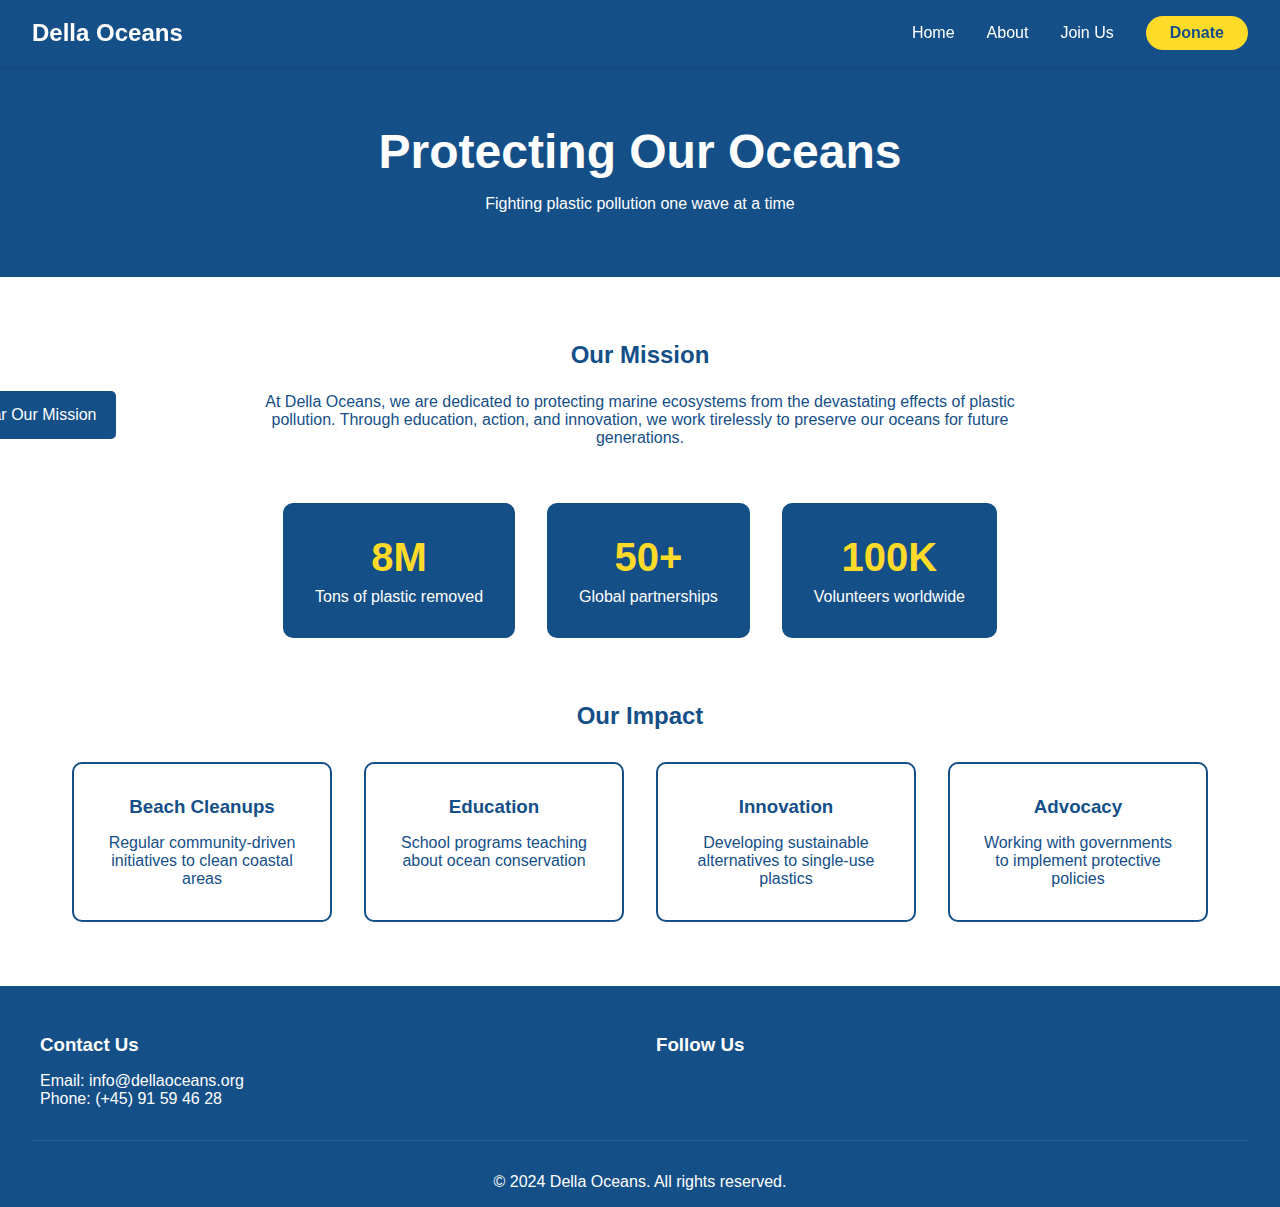
==== about.html @ 2c032fdf "main changes" ====
<!DOCTYPE html>
<html lang="en">
  <head>
    <meta charset="UTF-8" />
    <meta name="viewport" content="width=device-width, initial-scale=1.0" />
    <title>About Us - Della Oceans</title>
    <link rel="stylesheet" href="CSS/about.css" />
  </head>
  <body>
    <nav class="navbar">
      <div class="logo">Della Oceans</div>
      <div class="nav-links">
          <a href="index.html">Home</a>
          <a href="about.html">About</a>
          <a href="joinus.html">Join Us</a>
          <a href="#donate" class="donate-btn">Donate</a>
      </div>
  </nav>

    <main>
      <section class="hero">
        <h1>Protecting Our Oceans</h1>
        <p>Fighting plastic pollution one wave at a time</p>
      </section>

      <section class="about-content">
        <div class="mission">
          <h2>Our Mission</h2>
          <p>At Della Oceans, we are dedicated to protecting marine ecosystems from the devastating effects of plastic pollution. Through education, action, and innovation, we work tirelessly to preserve our oceans for future generations.</p>
        </div>
        <div class="voice-playback">
          <button onclick="playVoiceMessage()">Hear Our Mission</button>
      </div>
  </div>

  <script>
      function playVoiceMessage() {
          const audio = new Audio('voiceover/voice.MP3'); 
          audio.play();
      }
    </script>
        <div class="stats">
          <div class="stat-card">
            <h3>8M</h3>
            <p>Tons of plastic removed</p>
          </div>
          <div class="stat-card">
            <h3>50+</h3>
            <p>Global partnerships</p>
          </div>
          <div class="stat-card">
            <h3>100K</h3>
            <p>Volunteers worldwide</p>
          </div>
        </div>

        <div class="impact">
          <h2>Our Impact</h2>
          <div class="impact-grid">
            <div class="impact-item">
              <h3>Beach Cleanups</h3>
              <p>Regular community-driven initiatives to clean coastal areas</p>
            </div>
            <div class="impact-item">
              <h3>Education</h3>
              <p>School programs teaching about ocean conservation</p>
            </div>
            <div class="impact-item">
              <h3>Innovation</h3>
              <p>Developing sustainable alternatives to single-use plastics</p>
            </div>
            <div class="impact-item">
              <h3>Advocacy</h3>
              <p>Working with governments to implement protective policies</p>
            </div>
          </div>
        </div>
      </section>
    </main>
    <footer>
      <div class="footer-content">
          <div class="footer-section">
              <h3>Contact Us</h3>
              <p>Email: info@dellaoceans.org</p>
              <p>Phone: (+45) 91 59 46 28</p>
          </div>
          <div class="footer-section">
              <h3>Follow Us</h3>
              <div class="social-links">
                  <a href="#"><i class="fab fa-facebook"></i></a>
                  <a href="#"><i class="fab fa-twitter"></i></a>
                  <a href="#"><i class="fab fa-instagram"></i></a>
              </div>
          </div>
      </div>
      <div class="footer-bottom">
          <p>&copy; 2024 Della Oceans. All rights reserved.</p>
      </div>
  </footer>

  <script type="module" src="src/js/main.js"></script>
</body>
</html>
---- CSS/about.css ----
:root {
  --primary: #154F88;
  --accent: #FFDB29;
  --white: #FFFFFF;

    --transition: all 0.3s ease;
  }
  
  * {
    margin: 0;
    padding: 0;
    box-sizing: border-box;
    font-family: 'Arial', sans-serif;
  }
  
  body {
    background-color: var(--white);
    color: var(--primary);
}
  
  .navbar {
    background-color: var(--primary);
    padding: 1rem 2rem;
    display: flex;
    justify-content: space-between;
    align-items: center;
    position: fixed;
    width: 100%;
    top: 0;
    z-index: 1000;
    box-shadow: 0 2px 5px rgba(0,0,0,0.1);
}

.nav-content {
    max-width: 1200px;
    margin: 0 auto;
    padding: 1rem;
    display: flex;
    justify-content: space-between;
    align-items: center;
}

.nav-brand {
    color: var(--white);
    font-size: 1.5rem;
    font-weight: bold;
}

.logo {
    color: var(--white);
    font-size: 1.5rem;
    font-weight: bold;
}

.nav-links {
    display: flex;
    gap: 2rem;
    align-items: center;
}

.nav-links a {
    color: var(--white);
    text-decoration: none;
    font-weight: 500;
    transition: var(--transition);
    
}

.nav-links a:hover {
    color: var(--accent);
}

.nav-links a.active {
    color: var(--accent);
}

.donate-btn {
    background-color: var(--accent);
    color: var(--primary) !important;
    padding: 0.5rem 1.5rem;
    border-radius: 25px;
    font-weight: bold !important;
    transition: transform 0.3s ease !important;
}

.donate-btn:hover {
    transform: scale(1.05);
    color: var(--primary);
}
  
.voice-playback {
  margin-top: -120px;
  margin-left: -120px; /* Posunie prvok o 20px doľava */
    /* alebo */
    
}

.voice-playback button {
  background-color: #154F88;
  color: #FFFFFF;
  border: none;
  padding: 15px 20px;
  font-size: 1em;
  border-radius: 5px;
  cursor: pointer;
  transition: background-color 0.3s;
}

.voice-playback button:hover {
  background-color: #FFDB29;
  color: #154F88;
}

  main {
    margin-top: 60px;
  }
  
  .hero {
    background-color: var(--primary);
    color: var(--white);
    text-align: center;
    padding: 4rem 2rem;
  }
  
  .hero h1 {
    font-size: 3rem;
    margin-bottom: 1rem;
  }
  
  .about-content {
    max-width: 1200px;
    margin: 0 auto;
    padding: 4rem 2rem;
  }
  
  .mission {
    text-align: center;
    max-width: 800px;
    margin: 0 auto 4rem;
  }
  
  .mission h2 {
    color: var(--primary);
    margin-bottom: 1.5rem;
  }
  
  .stats {
    display: flex;
    justify-content: center;
    gap: 2rem;
    margin: 4rem 0;
    flex-wrap: wrap;
  }
  
  .stat-card {
    background-color: var(--primary);
    color: var(--white);
    padding: 2rem;
    border-radius: 10px;
    text-align: center;
    min-width: 200px;
  }
  
  .stat-card h3 {
    font-size: 2.5rem;
    color: var(--accent);
    margin-bottom: 0.5rem;
  }
  
  .impact {
    text-align: center;
  }
  
  .impact h2 {
    color: var(--primary);
    margin-bottom: 2rem;
  }
  
  .impact-grid {
    display: grid;
    grid-template-columns: repeat(auto-fit, minmax(250px, 1fr));
    gap: 2rem;
    margin-top: 2rem;
  }
  
  .impact-item {
    padding: 2rem;
    border: 2px solid var(--primary);
    border-radius: 10px;
    transition: var(--transition);
  }
  
  .impact-item:hover {
    transform: translateY(-5px);
    box-shadow: 0 5px 15px rgba(0, 0, 0, 0.1);
  }
  
  .impact-item h3 {
    color: var(--primary);
    margin-bottom: 1rem;
  }

  footer {
    background: #154F88;
    color: white;
    padding: 3rem 2rem 1rem;
}

.footer-content {
    max-width: 1200px;
    margin: 0 auto;
    display: grid;
    grid-template-columns: repeat(auto-fit, minmax(250px, 1fr));
    gap: 2rem;
}

.footer-section h3 {
    margin-bottom: 1rem;
}

.social-links {
    display: flex;
    gap: 1rem;
}

.social-links a {
    color: white;
    font-size: 1.5rem;
    transition: color 0.3s;
}

.social-links a:hover {
    color: #FFDB29;
}

.footer-bottom {
    text-align: center;
    margin-top: 2rem;
    padding-top: 2rem;
    border-top: 1px solid rgba(255,255,255,0.1);
}
  
  @media (max-width: 768px) {
    .nav-links {
      gap: 1rem;
    }
    
    .hero h1 {
      font-size: 2rem;
    }
    
    .stats {
      flex-direction: column;
      align-items: center;
    }
    
    .stat-card {
      width: 100%;
      max-width: 300px;
    }
  }
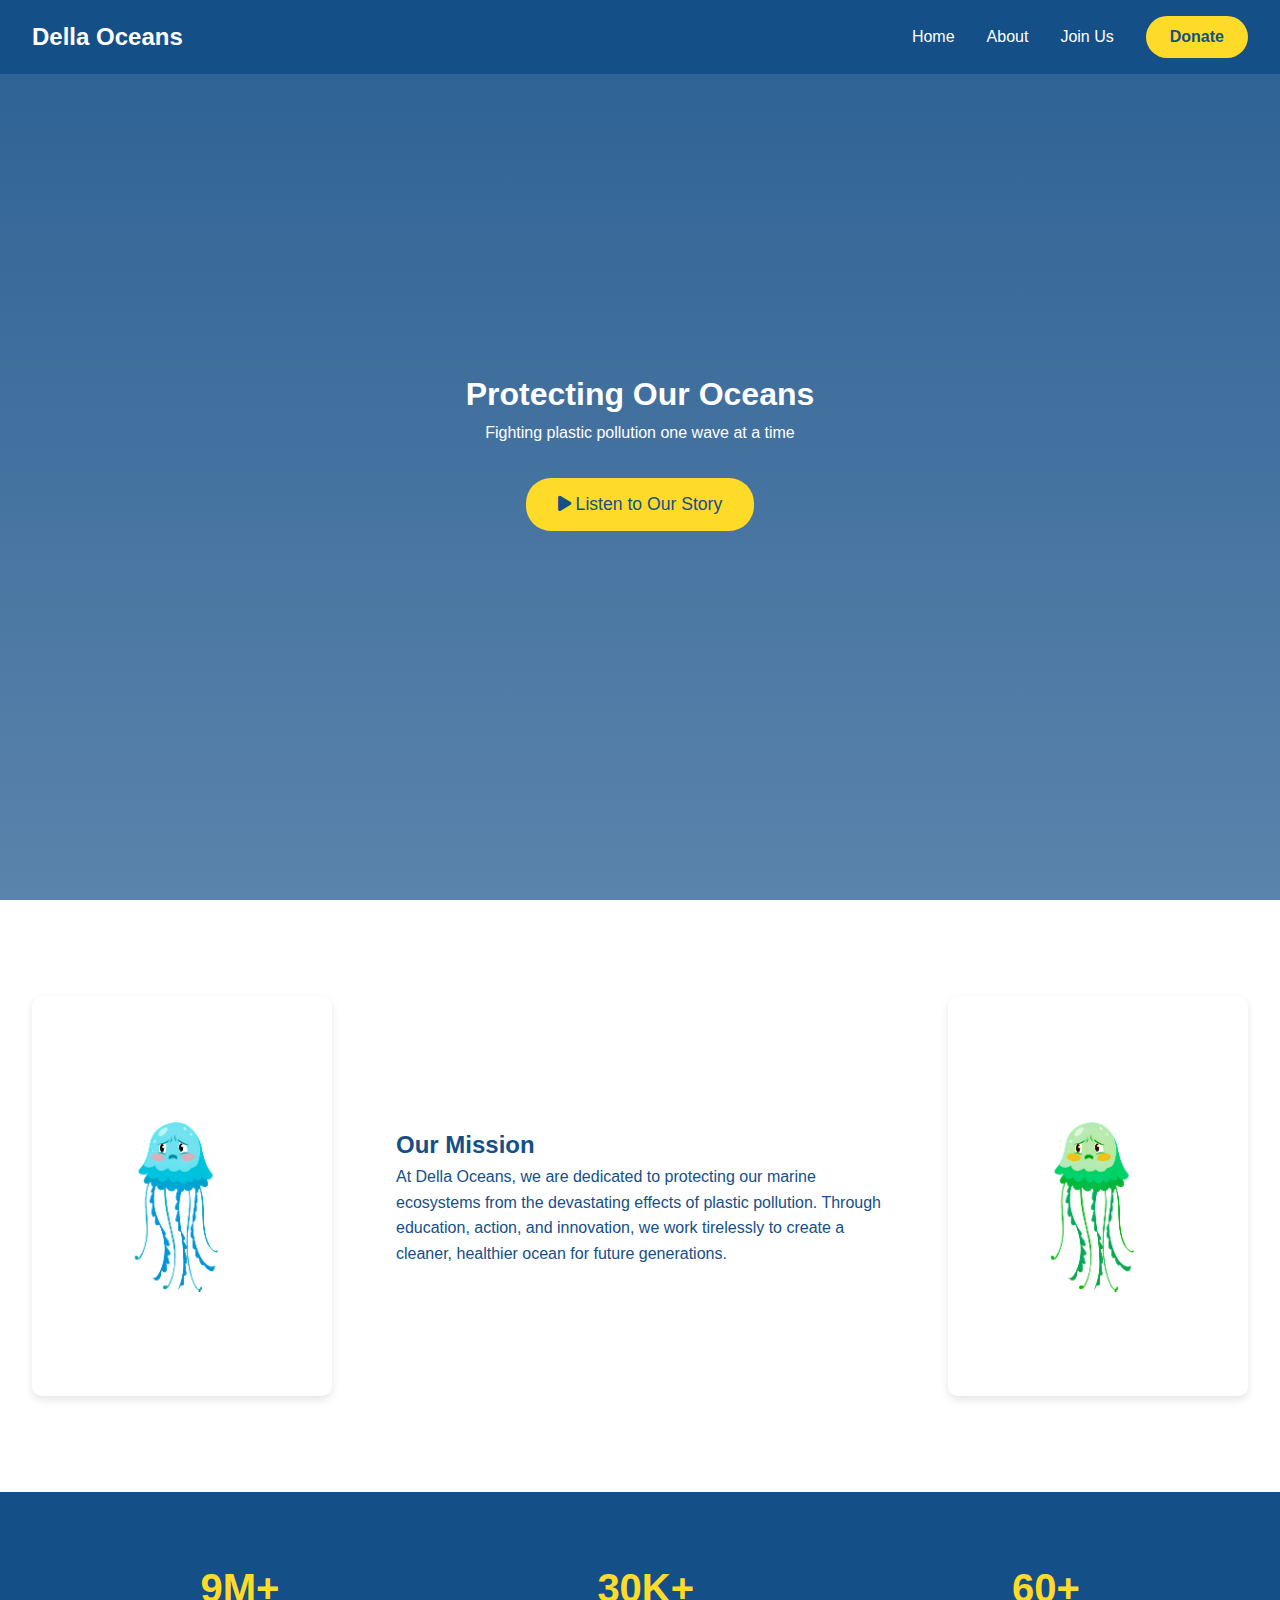
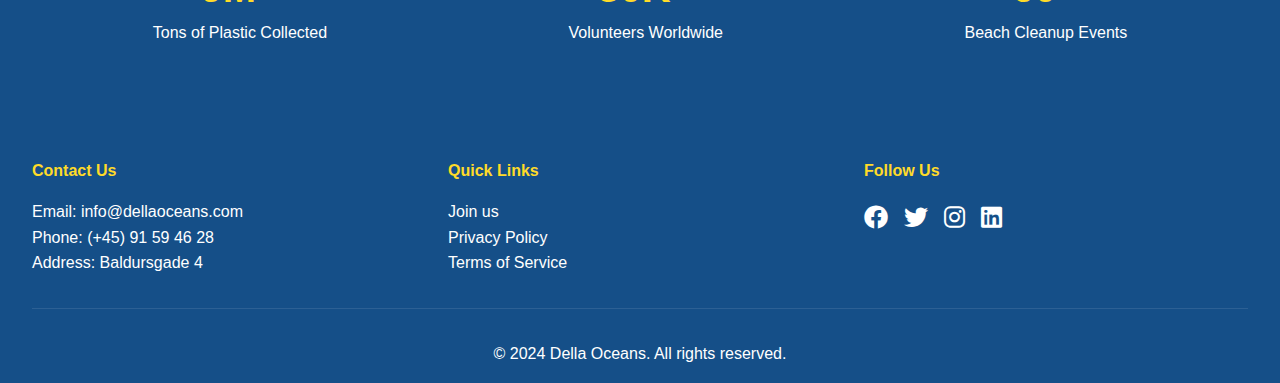
==== commit 976bae5e: "summary" ====
--- a/about.html
+++ b/about.html
@@ -1,103 +1,93 @@
 <!DOCTYPE html>
 <html lang="en">
-  <head>
-    <meta charset="UTF-8" />
-    <meta name="viewport" content="width=device-width, initial-scale=1.0" />
+<head>
+    <meta charset="UTF-8">
+    <meta name="viewport" content="width=device-width, initial-scale=1.0">
     <title>About Us - Della Oceans</title>
-    <link rel="stylesheet" href="CSS/about.css" />
-  </head>
-  <body>
+    <link rel="stylesheet" href="CSS/about.css">
+    <link rel="stylesheet" href="https://cdnjs.cloudflare.com/ajax/libs/font-awesome/6.0.0/css/all.min.css">
+</head>
+<body>
     <nav class="navbar">
-      <div class="logo">Della Oceans</div>
-      <div class="nav-links">
-          <a href="index.html">Home</a>
-          <a href="about.html">About</a>
-          <a href="joinus.html">Join Us</a>
-          <a href="#donate" class="donate-btn">Donate</a>
-      </div>
-  </nav>
+        <div class="logo">Della Oceans</div>
+        <div class="nav-links">
+            <a href="index.html">Home</a>
+            <a href="about.html">About</a>
+            <a href="joinus.html">Join Us</a>
+            <a href="donate.html" class="donate-btn">Donate</a>
+        </div>
+    </nav>
 
     <main>
-      <section class="hero">
-        <h1>Protecting Our Oceans</h1>
-        <p>Fighting plastic pollution one wave at a time</p>
-      </section>
+        <section class="hero">
+            <h1 class="fade-in">Protecting Our Oceans</h1>
+            <p class="slide-up">Fighting plastic pollution one wave at a time</p>
+            <button onclick="toggleAudio()" class="play-btn" id="playButton">
+                <i class="fas fa-play"></i> Listen to Our Story
+            </button>
+            <audio id="storyAudio" src="voiceover/voice.MP3"></audio>
+        </section>
+    
+        
+        <script src="about.js"></script>
+        <section class="about-content">
+            <div class="image-text-container">
+                <img src="IMG/moved.png" alt="Ocean Conservation" class="side-image left">
+                <div class="text-content">
+                    <h2>Our Mission</h2>
+                    <p>At Della Oceans, we are dedicated to protecting our marine ecosystems from the devastating effects of plastic pollution. Through education, action, and innovation, we work tirelessly to create a cleaner, healthier ocean for future generations.</p>
+                </div>
+                <img src="IMG/moover.png" alt="Marine Life" class="side-image right">
+            </div>
+        </section>
 
-      <section class="about-content">
-        <div class="mission">
-          <h2>Our Mission</h2>
-          <p>At Della Oceans, we are dedicated to protecting marine ecosystems from the devastating effects of plastic pollution. Through education, action, and innovation, we work tirelessly to preserve our oceans for future generations.</p>
+        <section class="stats">
+            <div class="stat-item wave-animation">
+                <h3>9M+</h3>
+                <p>Tons of Plastic Collected</p>
+            </div>
+            <div class="stat-item wave-animation">
+                <h3>30K+</h3>
+                <p>Volunteers Worldwide</p>
+            </div>
+            <div class="stat-item wave-animation">
+                <h3>60+</h3>
+                <p>Beach Cleanup Events</p>
+            </div>
+        </section>
+    </main>
+
+    <footer>
+        <div class="footer-content">
+            <div class="footer-section">
+                <h4>Contact Us</h4>
+                <p>Email: info@dellaoceans.com</p>
+                <p>Phone: (+45) 91 59 46 28</p>
+                <p>Address: Baldursgade 4 </p>
+            </div>
+            <div class="footer-section">
+                <h4>Quick Links</h4>
+                <ul>
+                    <li><a href="joinus.html">Join us</a></li>
+                    <li><a href="privacy.html">Privacy Policy</a></li>
+                    <li><a href="terms.html">Terms of Service</a></li>
+                </ul>
+            </div>
+            <div class="footer-section">
+                <h4>Follow Us</h4>
+                <div class="social-links">
+                    <a href="#"><i class="fab fa-facebook"></i></a>
+                    <a href="#"><i class="fab fa-twitter"></i></a>
+                    <a href="#"><i class="fab fa-instagram"></i></a>
+                    <a href="#"><i class="fab fa-linkedin"></i></a>
+                </div>
+            </div>
         </div>
-        <div class="voice-playback">
-          <button onclick="playVoiceMessage()">Hear Our Mission</button>
-      </div>
-  </div>
+        <div class="footer-bottom">
+            <p>&copy; 2024 Della Oceans. All rights reserved.</p>
+        </div>
+    </footer>
 
-  <script>
-      function playVoiceMessage() {
-          const audio = new Audio('voiceover/voice.MP3'); 
-          audio.play();
-      }
-    </script>
-        <div class="stats">
-          <div class="stat-card">
-            <h3>8M</h3>
-            <p>Tons of plastic removed</p>
-          </div>
-          <div class="stat-card">
-            <h3>50+</h3>
-            <p>Global partnerships</p>
-          </div>
-          <div class="stat-card">
-            <h3>100K</h3>
-            <p>Volunteers worldwide</p>
-          </div>
-        </div>
-
-        <div class="impact">
-          <h2>Our Impact</h2>
-          <div class="impact-grid">
-            <div class="impact-item">
-              <h3>Beach Cleanups</h3>
-              <p>Regular community-driven initiatives to clean coastal areas</p>
-            </div>
-            <div class="impact-item">
-              <h3>Education</h3>
-              <p>School programs teaching about ocean conservation</p>
-            </div>
-            <div class="impact-item">
-              <h3>Innovation</h3>
-              <p>Developing sustainable alternatives to single-use plastics</p>
-            </div>
-            <div class="impact-item">
-              <h3>Advocacy</h3>
-              <p>Working with governments to implement protective policies</p>
-            </div>
-          </div>
-        </div>
-      </section>
-    </main>
-    <footer>
-      <div class="footer-content">
-          <div class="footer-section">
-              <h3>Contact Us</h3>
-              <p>Email: info@dellaoceans.org</p>
-              <p>Phone: (+45) 91 59 46 28</p>
-          </div>
-          <div class="footer-section">
-              <h3>Follow Us</h3>
-              <div class="social-links">
-                  <a href="#"><i class="fab fa-facebook"></i></a>
-                  <a href="#"><i class="fab fa-twitter"></i></a>
-                  <a href="#"><i class="fab fa-instagram"></i></a>
-              </div>
-          </div>
-      </div>
-      <div class="footer-bottom">
-          <p>&copy; 2024 Della Oceans. All rights reserved.</p>
-      </div>
-  </footer>
-
-  <script type="module" src="src/js/main.js"></script>
+    <script src="about.js"></script>
 </body>
 </html>--- a/CSS/about.css
+++ b/CSS/about.css
@@ -2,260 +2,246 @@
   --primary: #154F88;
   --accent: #FFDB29;
   --white: #FFFFFF;
-
-    --transition: all 0.3s ease;
-  }
-  
-  * {
-    margin: 0;
-    padding: 0;
-    box-sizing: border-box;
-    font-family: 'Arial', sans-serif;
-  }
-  
-  body {
-    background-color: var(--white);
-    color: var(--primary);
-}
-  
-  .navbar {
-    background-color: var(--primary);
-    padding: 1rem 2rem;
-    display: flex;
-    justify-content: space-between;
-    align-items: center;
-    position: fixed;
-    width: 100%;
-    top: 0;
-    z-index: 1000;
-    box-shadow: 0 2px 5px rgba(0,0,0,0.1);
-}
-
-.nav-content {
-    max-width: 1200px;
-    margin: 0 auto;
-    padding: 1rem;
-    display: flex;
-    justify-content: space-between;
-    align-items: center;
-}
-
-.nav-brand {
-    color: var(--white);
-    font-size: 1.5rem;
-    font-weight: bold;
-}
+}
+
+* {
+  margin: 0;
+  padding: 0;
+  box-sizing: border-box;
+  font-family: 'Arial', sans-serif;
+}
+
+body {
+  
+  line-height: 1.6;
+  color: var(--primary);
+  background-color: var(--white);
+}
+
+/* Navbar Styles */
+.navbar {
+  background-color: var(--primary);
+  padding: 1rem 2rem;
+  display: flex;
+  justify-content: space-between;
+  align-items: center;
+  position: fixed;
+  width: 100%;
+  top: 0;
+  z-index: 1000;
+}
+
+
 
 .logo {
-    color: var(--white);
-    font-size: 1.5rem;
-    font-weight: bold;
+  color: var(--white);
+  font-size: 1.5rem;
+  font-weight: bold;
 }
 
 .nav-links {
-    display: flex;
+  display: flex;
     gap: 2rem;
     align-items: center;
 }
 
 .nav-links a {
-    color: var(--white);
-    text-decoration: none;
-    font-weight: 500;
-    transition: var(--transition);
-    
+  color: var(--white);
+  text-decoration: none;
+  transition: color 0.3s ease;
 }
 
 .nav-links a:hover {
-    color: var(--accent);
-}
-
-.nav-links a.active {
-    color: var(--accent);
+  color: var(--accent);
 }
 
 .donate-btn {
-    background-color: var(--accent);
-    color: var(--primary) !important;
-    padding: 0.5rem 1.5rem;
-    border-radius: 25px;
-    font-weight: bold !important;
-    transition: transform 0.3s ease !important;
+  background-color: var(--accent);
+  color: var(--primary) !important;
+  padding: 0.5rem 1.5rem;
+  border-radius: 25px;
+  font-weight: bold !important;
+  transition: transform 0.3s ease !important;
 }
 
 .donate-btn:hover {
-    transform: scale(1.05);
-    color: var(--primary);
-}
-  
-.voice-playback {
-  margin-top: -120px;
-  margin-left: -120px; /* Posunie prvok o 20px doľava */
-    /* alebo */
-    
-}
-
-.voice-playback button {
-  background-color: #154F88;
-  color: #FFFFFF;
+  transform: scale(1.05);
+  color: var(--primary);
+}
+
+/* Hero Section */
+.hero {
+  height: 100vh;
+  display: flex;
+  flex-direction: column;
+  justify-content: center;
+  align-items: center;
+  text-align: center;
+  background: linear-gradient(rgba(21, 79, 136, 0.9), rgba(21, 79, 136, 0.7));
+  color: var(--white);
+  padding: 2rem;
+}
+
+/* Animations */
+.fade-in {
+  animation: fadeIn 2s ease-in;
+}
+
+.slide-up {
+  animation: slideUp 1s ease-out;
+}
+
+.wave-animation {
+  animation: wave 3s infinite ease-in-out;
+}
+
+@keyframes fadeIn {
+  from { opacity: 0; }
+  to { opacity: 1; }
+}
+
+@keyframes slideUp {
+  from { transform: translateY(50px); opacity: 0; }
+  to { transform: translateY(0); opacity: 1; }
+}
+
+@keyframes wave {
+  0%, 100% { transform: translateY(0); }
+  50% { transform: translateY(-10px); }
+}
+
+/* Content Sections */
+.about-content {
+  padding: 4rem 2rem;
+}
+
+.image-text-container {
+  display: flex;
+  align-items: center;
+  gap: 2rem;
+  margin: 2rem 0;
+}
+
+.side-image {
+  width: 300px;
+  height: 400px;
+  object-fit: cover;
+  border-radius: 10px;
+  box-shadow: 0 4px 8px rgba(0,0,0,0.1);
+}
+
+.text-content {
+  flex: 1;
+  padding: 2rem;
+}
+
+/* Stats Section */
+.stats {
+  display: flex;
+  justify-content: space-around;
+  padding: 4rem 2rem;
+  background-color: var(--primary);
+  color: var(--white);
+}
+
+.stat-item {
+  text-align: center;
+}
+
+.stat-item h3 {
+  font-size: 2.5rem;
+  color: var(--accent);
+}
+
+/* Audio Button */
+.play-btn {
+  background-color: var(--accent);
+  color: var(--primary);
   border: none;
-  padding: 15px 20px;
-  font-size: 1em;
-  border-radius: 5px;
+  padding: 1rem 2rem;
+  border-radius: 25px;
   cursor: pointer;
-  transition: background-color 0.3s;
-}
-
-.voice-playback button:hover {
-  background-color: #FFDB29;
-  color: #154F88;
-}
-
-  main {
-    margin-top: 60px;
-  }
-  
-  .hero {
-    background-color: var(--primary);
-    color: var(--white);
-    text-align: center;
-    padding: 4rem 2rem;
-  }
-  
-  .hero h1 {
-    font-size: 3rem;
-    margin-bottom: 1rem;
-  }
-  
-  .about-content {
-    max-width: 1200px;
-    margin: 0 auto;
-    padding: 4rem 2rem;
-  }
-  
-  .mission {
-    text-align: center;
-    max-width: 800px;
-    margin: 0 auto 4rem;
-  }
-  
-  .mission h2 {
-    color: var(--primary);
-    margin-bottom: 1.5rem;
+  margin-top: 2rem;
+  font-size: 1.1rem;
+  transition: transform 0.3s ease;
+}
+
+.play-btn:hover {
+  transform: scale(1.05);
+}
+
+/* Footer */
+footer {
+  background-color: var(--primary);
+  color: var(--white);
+  padding: 3rem 2rem 1rem;
+}
+
+.footer-content {
+  display: flex;
+  justify-content: space-around;
+  flex-wrap: wrap;
+  gap: 2rem;
+  margin-bottom: 2rem;
+}
+
+.footer-section {
+  flex: 1;
+  min-width: 250px;
+}
+
+.footer-section h4 {
+  color: var(--accent);
+  margin-bottom: 1rem;
+}
+
+.footer-section ul {
+  list-style: none;
+}
+
+.footer-section a {
+  color: var(--white);
+  text-decoration: none;
+  transition: color 0.3s ease;
+}
+
+.footer-section a:hover {
+  color: var(--accent);
+}
+
+.social-links {
+  display: flex;
+  gap: 1rem;
+  margin-top: 1rem;
+}
+
+.social-links a {
+  font-size: 1.5rem;
+}
+
+.footer-bottom {
+  text-align: center;
+  padding-top: 2rem;
+  border-top: 1px solid rgba(255,255,255,0.1);
+}
+
+/* Responsive Design */
+@media (max-width: 768px) {
+  .nav-links {
+      gap: 1rem;
+  }
+  
+  .image-text-container {
+      flex-direction: column;
+  }
+  
+  .side-image {
+      width: 100%;
+      height: 300px;
   }
   
   .stats {
-    display: flex;
-    justify-content: center;
-    gap: 2rem;
-    margin: 4rem 0;
-    flex-wrap: wrap;
-  }
-  
-  .stat-card {
-    background-color: var(--primary);
-    color: var(--white);
-    padding: 2rem;
-    border-radius: 10px;
-    text-align: center;
-    min-width: 200px;
-  }
-  
-  .stat-card h3 {
-    font-size: 2.5rem;
-    color: var(--accent);
-    margin-bottom: 0.5rem;
-  }
-  
-  .impact {
-    text-align: center;
-  }
-  
-  .impact h2 {
-    color: var(--primary);
-    margin-bottom: 2rem;
-  }
-  
-  .impact-grid {
-    display: grid;
-    grid-template-columns: repeat(auto-fit, minmax(250px, 1fr));
-    gap: 2rem;
-    margin-top: 2rem;
-  }
-  
-  .impact-item {
-    padding: 2rem;
-    border: 2px solid var(--primary);
-    border-radius: 10px;
-    transition: var(--transition);
-  }
-  
-  .impact-item:hover {
-    transform: translateY(-5px);
-    box-shadow: 0 5px 15px rgba(0, 0, 0, 0.1);
-  }
-  
-  .impact-item h3 {
-    color: var(--primary);
-    margin-bottom: 1rem;
-  }
-
-  footer {
-    background: #154F88;
-    color: white;
-    padding: 3rem 2rem 1rem;
-}
-
-.footer-content {
-    max-width: 1200px;
-    margin: 0 auto;
-    display: grid;
-    grid-template-columns: repeat(auto-fit, minmax(250px, 1fr));
-    gap: 2rem;
-}
-
-.footer-section h3 {
-    margin-bottom: 1rem;
-}
-
-.social-links {
-    display: flex;
-    gap: 1rem;
-}
-
-.social-links a {
-    color: white;
-    font-size: 1.5rem;
-    transition: color 0.3s;
-}
-
-.social-links a:hover {
-    color: #FFDB29;
-}
-
-.footer-bottom {
-    text-align: center;
-    margin-top: 2rem;
-    padding-top: 2rem;
-    border-top: 1px solid rgba(255,255,255,0.1);
-}
-  
-  @media (max-width: 768px) {
-    .nav-links {
-      gap: 1rem;
-    }
-    
-    .hero h1 {
-      font-size: 2rem;
-    }
-    
-    .stats {
       flex-direction: column;
-      align-items: center;
-    }
-    
-    .stat-card {
-      width: 100%;
-      max-width: 300px;
-    }
-  }+      gap: 2rem;
+  }
+}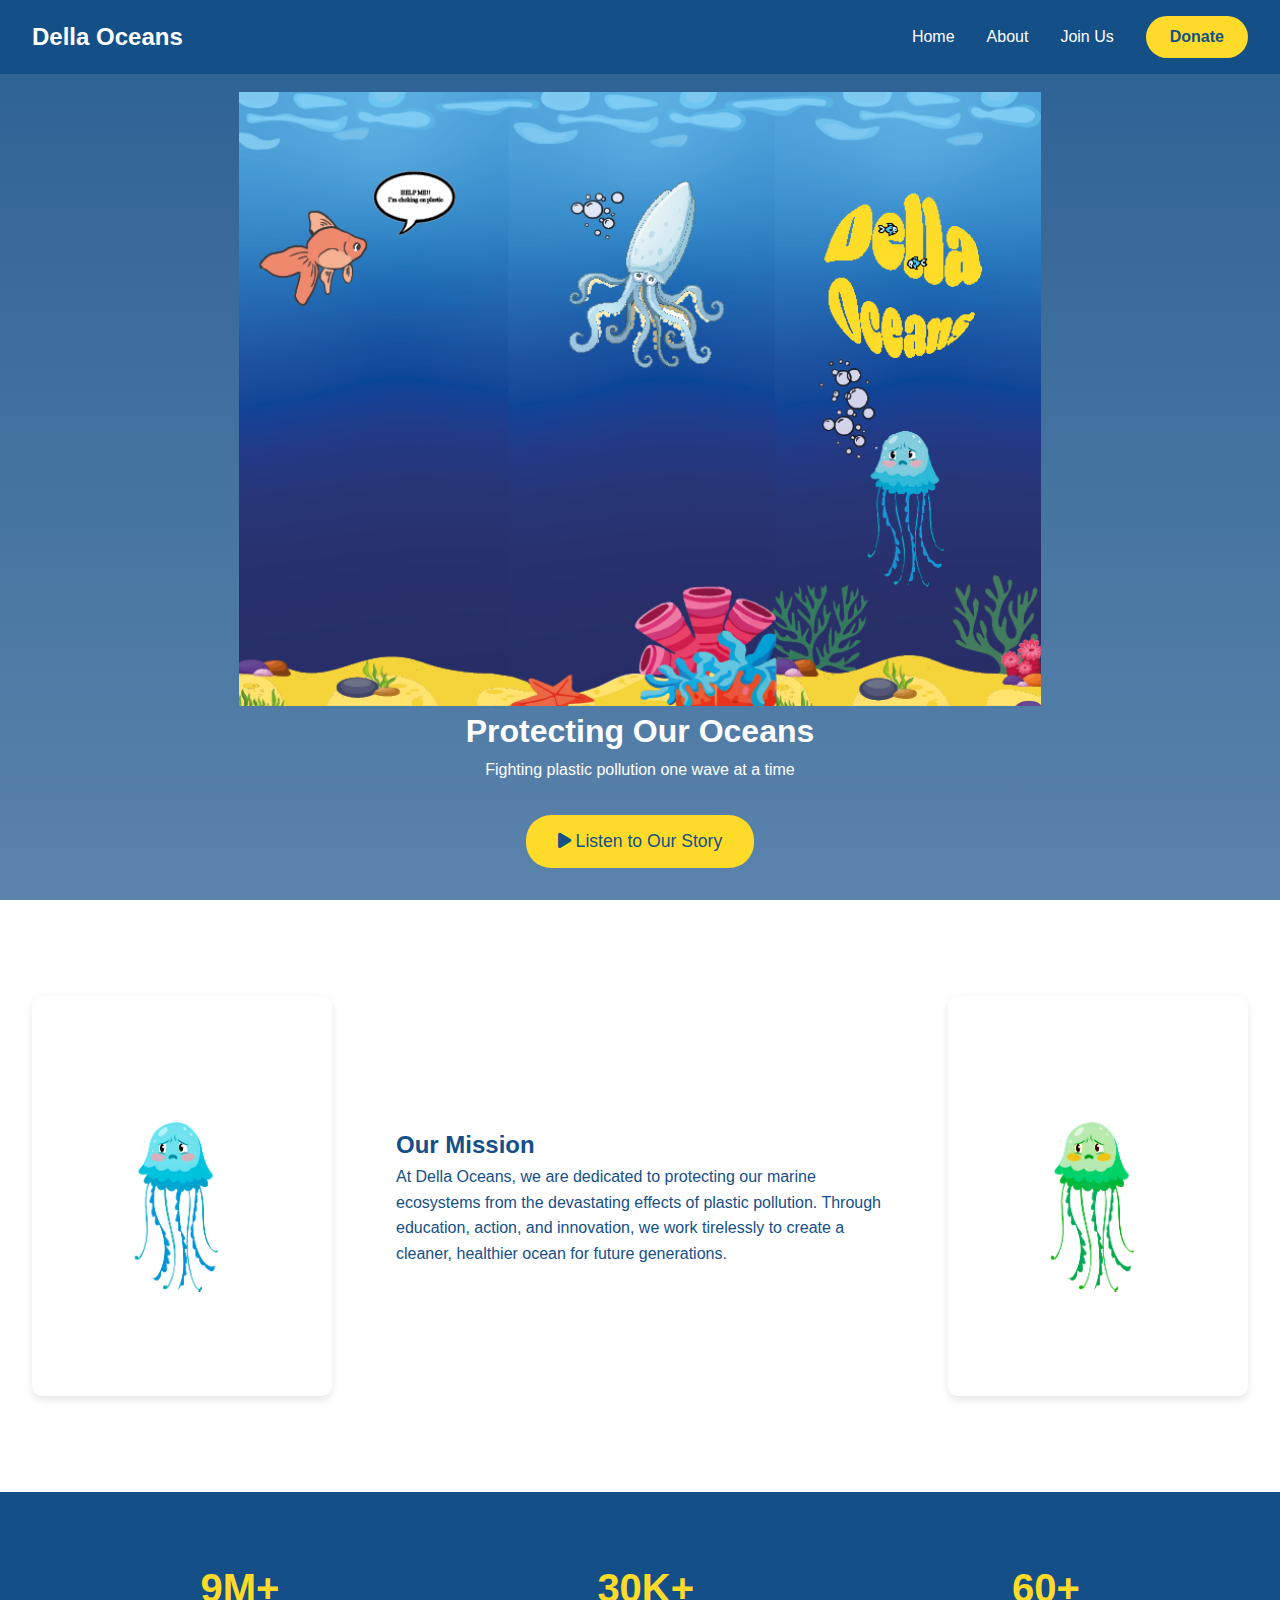
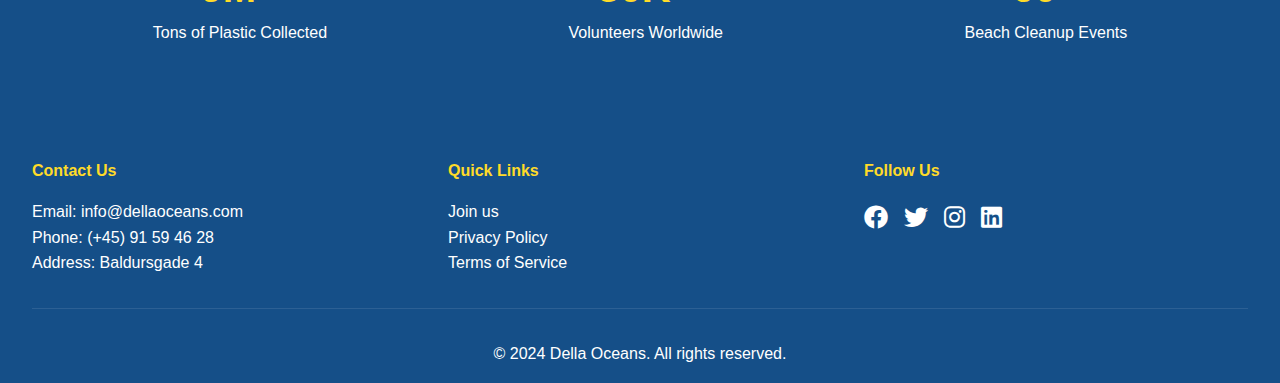
==== commit ba043716: "animation edited" ====
--- a/about.html
+++ b/about.html
@@ -20,6 +20,8 @@
 
     <main>
         <section class="hero">
+            <img src="IMG/colar.png" alt="Ocean Pollution" class="hero-img">
+            <img src="IMG/colar.png" class="heron" alt="">
             <h1 class="fade-in">Protecting Our Oceans</h1>
             <p class="slide-up">Fighting plastic pollution one wave at a time</p>
             <button onclick="toggleAudio()" class="play-btn" id="playButton">
--- a/CSS/about.css
+++ b/CSS/about.css
@@ -80,7 +80,33 @@
   background: linear-gradient(rgba(21, 79, 136, 0.9), rgba(21, 79, 136, 0.7));
   color: var(--white);
   padding: 2rem;
-}
+  
+}
+
+.hero-img {
+  position: absolute; /* Absolútna pozícia */
+  top: 0;
+  left: 0;
+  width: 100%;
+  height: 100%;
+  object-fit: cover; /* Prispôsobí veľkosť obrázka */
+  z-index: 0; /* Obrázok bude vzadu */
+  filter: brightness(50%); /* Tmavšia úprava pre čitateľnosť textu */
+  margin-top: -1700px;
+}
+
+.heron {
+  height: 80vh;
+  
+  
+  background-position: center;
+  display: flex ;
+  align-items: center;
+  justify-content: center;
+  position: relative;
+  margin-top: 60px;
+}
+
 
 /* Animations */
 .fade-in {
@@ -164,6 +190,7 @@
   margin-top: 2rem;
   font-size: 1.1rem;
   transition: transform 0.3s ease;
+  
 }
 
 .play-btn:hover {
